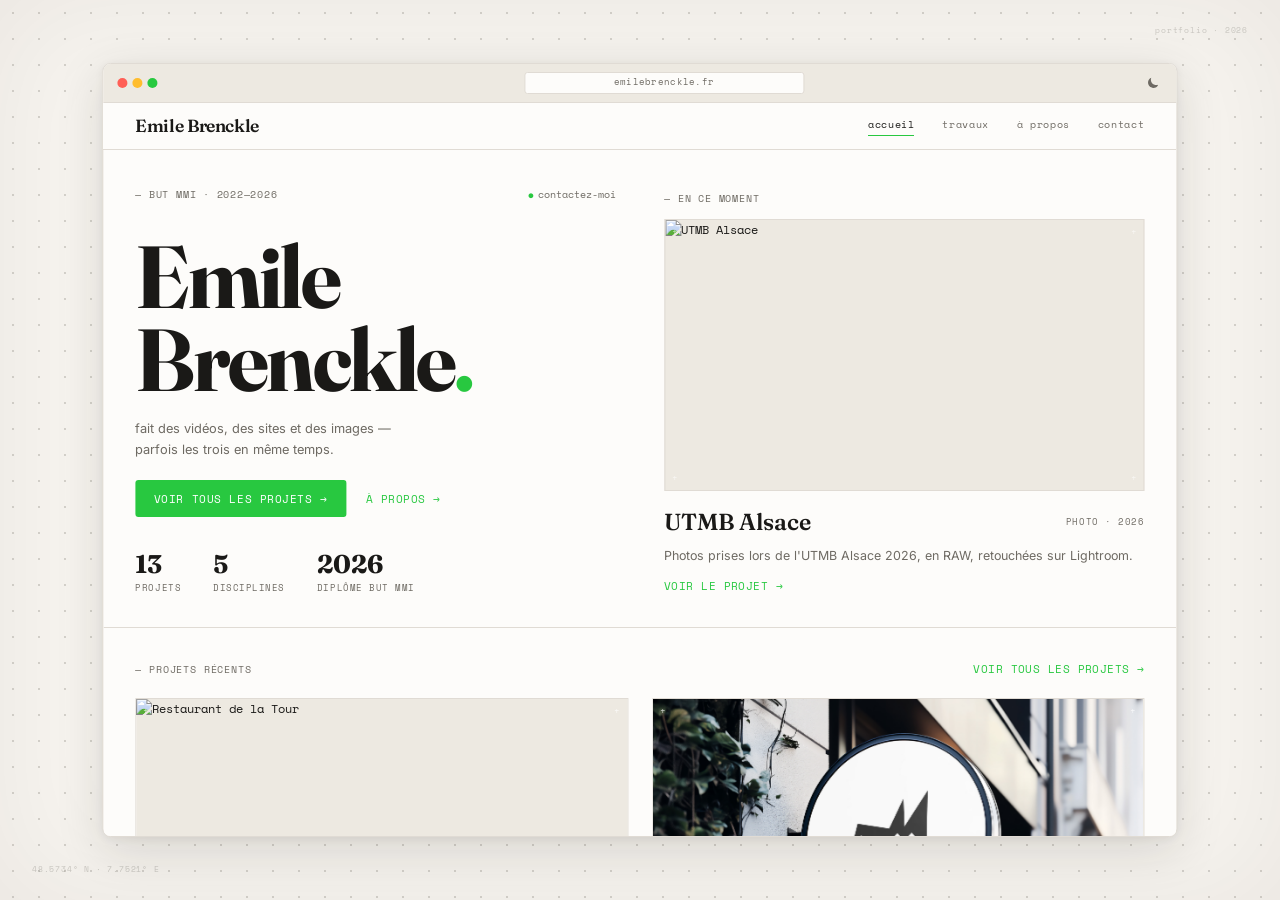
==== index.html @ bcd2c840 "Revert "Index hero : tagline Fraunces italic, badge contactez-moi, séparateur stats" This reverts co" ====
<!DOCTYPE html>
<html lang="fr">
<head>
  <meta charset="UTF-8"/>
  <meta name="viewport" content="width=device-width, initial-scale=1.0"/>
  <title>Emile Brenckle — Portfolio</title>
  <meta name="description" content="Portfolio d'Emile Brenckle — étudiant BUT MMI à Strasbourg. Vidéo, web, design, motion et 3D. 12 projets réalisés en autonomie."/>
  <link rel="stylesheet" href="css/styles.css"/>
</head>
<body>
<div class="page">
  <div class="browser">

    <!-- Browser bar -->
    <div class="browser__bar">
      <div class="browser__dots">
        <div class="browser__dot browser__dot--red"></div>
        <div class="browser__dot browser__dot--yellow"></div>
        <div class="browser__dot browser__dot--green"></div>
      </div>
      <div class="browser__url">emilebrenckle.fr</div>
      <button class="theme-btn" id="theme-toggle" title="Mode sombre">☽</button>
    </div>

    <!-- Header -->
    <header class="site-header">
      <a href="index.html" class="site-logo">Emile Brenckle</a>
      <nav class="site-nav">
        <a href="index.html" class="active">accueil</a>
        <a href="work.html">travaux</a>
        <a href="about.html">à propos</a>
        <a href="contact.html">contact</a>
      </nav>
    </header>

    <!-- Main content -->
    <main style="background:var(--white)">

      <!-- ── Hero ─────────────────────────────────────────────────── -->
      <section style="padding:2.5rem 2rem 2rem; border-bottom:1px solid var(--grey-border)">
        <div class="grid-hero">

          <!-- Left: name + tagline -->
          <div class="hero-left">

            <!-- Top : label row -->
            <div style="display:flex;justify-content:space-between;align-items:center;line-height:1">
              <span class="label" style="font-size:.6rem;line-height:1">BUT MMI · 2022—2026</span>
              <a href="contact.html" style="font-family:var(--mono);font-size:.6rem;color:var(--grey-mid);display:inline-flex;align-items:center;gap:.3rem;line-height:1">
                <span style="color:var(--orange);font-size:.5rem;line-height:1;display:inline-flex;align-items:center">●</span>contactez-moi
              </a>
            </div>

            <!-- Middle : nom + tagline + CTAs groupés -->
            <div style="display:flex;flex-direction:column;gap:1rem">
              <h1 style="font-family:var(--hand);font-size:clamp(3.5rem,8vw,5.5rem);font-weight:700;line-height:.95;color:var(--ink);letter-spacing:-.03em;font-optical-sizing:auto">
                <span class="hero-word">Emile</span>
                <span class="hero-word">Brenckle<span style="color:var(--orange)">.</span></span>
              </h1>
              <p style="font-family:var(--body);font-size:.8rem;color:var(--grey-mid);line-height:1.65;max-width:320px">
                fait des vidéos, des sites et des images —<br>
                parfois les trois en même temps.
              </p>
              <div class="hero-ctas">
                <a href="work.html" class="cta-btn">voir tous les projets →</a>
                <a href="about.html" class="link-orange">à propos →</a>
              </div>
            </div>

            <!-- Bottom : stats -->
            <div style="display:flex;gap:2rem">
              <div>
                <div data-count="13" style="font-family:var(--hand);font-size:1.6rem;font-weight:700;color:var(--ink);line-height:1">13</div>
                <div style="font-family:var(--mono);font-size:.55rem;color:var(--grey-mid);letter-spacing:.06em;text-transform:uppercase;margin-top:.2rem">projets</div>
              </div>
              <div>
                <div data-count="5" style="font-family:var(--hand);font-size:1.6rem;font-weight:700;color:var(--ink);line-height:1">5</div>
                <div style="font-family:var(--mono);font-size:.55rem;color:var(--grey-mid);letter-spacing:.06em;text-transform:uppercase;margin-top:.2rem">disciplines</div>
              </div>
              <div>
                <div data-count="2026" style="font-family:var(--hand);font-size:1.6rem;font-weight:700;color:var(--ink);line-height:1">2026</div>
                <div style="font-family:var(--mono);font-size:.55rem;color:var(--grey-mid);letter-spacing:.06em;text-transform:uppercase;margin-top:.2rem">diplôme BUT MMI</div>
              </div>
            </div>

          </div>

          <!-- Right: En ce moment -->
          <div style="display:flex;flex-direction:column;gap:.75rem" id="en-ce-moment"></div>
        </div>

      </section>

      <!-- ── Projets récents ───────────────────────────────────────── -->
      <section style="padding:2rem">
        <div style="display:flex;justify-content:space-between;align-items:center;margin-bottom:1.25rem">
          <span class="label">PROJETS RÉCENTS</span>
          <a href="work.html" class="link-orange">voir tous les projets →</a>
        </div>
        <div class="grid-2" id="recent-projects"></div>
      </section>
    </main>

    <!-- Bottom nav -->
    <div style="border-top:1px solid var(--grey-border);padding:.75rem 2rem;display:flex;justify-content:space-between;background:var(--white)">
      <a href="work.html" style="font-family:var(--mono);font-size:.63rem;color:var(--grey-mid);letter-spacing:.06em">↓ work</a>
      <a href="about.html" style="font-family:var(--mono);font-size:.63rem;color:var(--grey-mid);letter-spacing:.06em">À propos</a>
      <a href="contact.html" style="font-family:var(--mono);font-size:.63rem;color:var(--grey-mid);letter-spacing:.06em">contact</a>
    </div>

    <!-- Footer -->
    <footer class="site-footer">
      <span>© 2026 · Strasbourg</span>
      <div class="site-footer__links">
        <a href="https://www.instagram.com/emile_brk/" target="_blank" rel="noopener noreferrer">Instagram</a>
        <a href="https://www.linkedin.com/in/emile-brenckle" target="_blank" rel="noopener noreferrer">LinkedIn</a>
        <a href="mailto:emile.brenckle@gmail.com">Mail</a>
      </div>
      <span>Fait avec le cœur ♥</span>
    </footer>

  </div><!-- .browser -->
</div><!-- .page -->

<script src="js/animations.js"></script>
<script src="js/theme.js"></script>
<script src="js/projects.js"></script>
<script>
  // En ce moment : projet[0] (le plus récent)
  const current = projects[0];
  const visual = current.cover
    ? `<div style="position:relative;padding-top:56.25%;border:1px solid var(--grey-border);overflow:hidden;background:var(--cream-dark)">
        <img src="${current.cover}" alt="${current.title}" style="position:absolute;top:0;left:0;width:100%;height:100%;object-fit:cover;display:block"/>
        <a href="project.html?slug=${current.slug}" style="position:absolute;top:0;left:0;right:0;bottom:0;z-index:2" aria-label="Voir ${current.title}"></a>
        <span style="position:absolute;top:5px;left:7px;font-family:var(--mono);font-size:.55rem;color:rgba(255,255,255,.6);z-index:1;pointer-events:none">+</span>
        <span style="position:absolute;top:5px;right:7px;font-family:var(--mono);font-size:.55rem;color:rgba(255,255,255,.6);z-index:1;pointer-events:none">+</span>
        <span style="position:absolute;bottom:5px;left:7px;font-family:var(--mono);font-size:.55rem;color:rgba(255,255,255,.6);z-index:1;pointer-events:none">+</span>
        <span style="position:absolute;bottom:5px;right:7px;font-family:var(--mono);font-size:.55rem;color:rgba(255,255,255,.6);z-index:1;pointer-events:none">+</span>
      </div>`
    : mediaHTML('16/9', current.title);

  document.getElementById('en-ce-moment').innerHTML = `
    <span class="label">EN CE MOMENT</span>
    ${visual}
    <div>
      <div style="display:flex;justify-content:space-between;align-items:center;margin-bottom:.35rem">
        <h2 style="font-family:var(--hand);font-size:1.45rem;font-weight:600;color:var(--ink)">${current.title}</h2>
        <span style="font-family:var(--mono);font-size:.58rem;color:var(--grey-mid);letter-spacing:.06em">${CATEGORY_LABELS[current.category]} · ${current.year}</span>
      </div>
      <p style="font-family:var(--body);font-size:.78rem;color:var(--grey-mid);line-height:1.6;margin-bottom:.6rem">${current.shortDesc}</p>
      <a href="project.html?slug=${current.slug}" class="link-orange">voir le projet →</a>
    </div>
  `;

  // Projets récents : les 2 suivants
  const featured = [projects[1], projects[2]];
  document.getElementById('recent-projects').innerHTML =
    featured.map(p => cardHTML(p, true)).join('');
</script>
</body>
</html>
---- css/styles.css ----
@import url('https://fonts.googleapis.com/css2?family=Caveat:wght@700&family=Fraunces:ital,opsz,wght@0,9..144,600;0,9..144,700;1,9..144,700&family=Inter:wght@400;500;600&family=Space+Mono:ital,wght@0,400;0,700;1,400&display=swap');

/* ─── Tokens ───────────────────────────────────────────────────────── */
:root {
  --cream:       #f7f4ef;
  --cream-dark:  #ede9e1;
  --ink:         #1a1917;
  --ink-soft:    #2d2b28;
  --grey-mid:    #6e6a63;
  --grey-light:  #d4cfca;
  --grey-border: #e0dbd4;
  --orange:      #28c840;
  --orange-lt:   #34d058;
  --white:       #fdfcfa;
  --hand:        'Fraunces', serif;
  --mono:        'Space Mono', monospace;
  --body:        'Inter', sans-serif;
  --ease:        cubic-bezier(.4,0,.2,1);
}

/* ─── Dark mode tokens ─────────────────────────────────────────────── */
[data-theme="dark"] {
  --cream:       #1c1b19;
  --cream-dark:  #131211;
  --ink:         #f0ece5;
  --ink-soft:    #d4cfc7;
  --grey-mid:    #8a8680;
  --grey-light:  #3a3835;
  --grey-border: #2e2c28;
  --white:       #211f1d;
}
/* Fraunces en dark : légèrement plus lourd pour compenser les déliés */
[data-theme="dark"] [style*="var(--hand)"],
[data-theme="dark"] .site-logo,
[data-theme="dark"] .card__title {
  font-weight: 700;
  -webkit-font-smoothing: antialiased;
}

[data-theme="dark"] .page {
  background-image: radial-gradient(circle, rgba(200,195,188,.14) 1.3px, transparent 1.3px);
  box-shadow: inset 0 0 120px rgba(0,0,0,.25);
}

[data-theme="dark"] .browser {
  box-shadow: 0 12px 48px rgba(0,0,0,.45), 0 2px 8px rgba(0,0,0,.25);
}

/* ─── Theme toggle button ──────────────────────────────────────────── */
.theme-btn {
  position: absolute;
  right: .85rem;
  top: 50%;
  transform: translateY(-50%);
  background: none;
  border: none;
  font-size: .85rem;
  line-height: 1;
  cursor: pointer;
  color: var(--grey-mid);
  padding: 2px 4px;
  border-radius: 3px;
  transition: color .2s, background .2s;
  display: flex;
  align-items: center;
  justify-content: center;
}
.theme-btn:hover { color: var(--ink); background: var(--grey-border); }

/* ─── Reset ────────────────────────────────────────────────────────── */
*, *::before, *::after { box-sizing: border-box; margin: 0; padding: 0; }
html { font-size: 16px; -webkit-font-smoothing: antialiased; }
body {
  background: var(--cream);
  color: var(--ink);
  font-family: var(--mono);
  font-size: .75rem;
  line-height: 1.6;
  overflow: hidden;
}
a { color: inherit; text-decoration: none; }
img, video { display: block; max-width: 100%; }
button { font-family: inherit; cursor: pointer; }

/* ─── Annotation manuscrite (Caveat) ──────────────────────────────── */
.annot {
  font-family: 'Caveat', cursive;
  font-weight: 400;
  display: inline-block;
  line-height: 1.3;
}

/* ─── Transition d'entrée (CSS — avant que JS charge) ─────────────── */
@keyframes page-in {
  from { opacity: 0; }
  to   { opacity: 1; }
}
html {
  animation: page-in .32s ease both;
}

/* ─── Page canvas ──────────────────────────────────────────────────── */
@keyframes fadeUp {
  from { opacity: 0; transform: translate(-50%, calc(-50% + 14px)); }
  to   { opacity: 1; transform: translate(-50%, -50%); }
}
@keyframes wordUp {
  from { opacity: 0; transform: translateY(20px); }
  to   { opacity: 1; transform: translateY(0); }
}
.hero-word {
  display: block;
  animation: wordUp .6s var(--ease) both;
}
.hero-word:nth-child(1) { animation-delay: .2s; }
.hero-word:nth-child(2) { animation-delay: .38s; }

.tool-badge {
  font-family: var(--mono);
  font-size: .58rem;
  color: var(--ink-soft);
  border: 1px solid var(--grey-border);
  padding: .2rem .55rem;
  letter-spacing: .04em;
  transition: border-color .2s, color .2s;
}
.tool-badge:hover { border-color: var(--orange); color: var(--orange); }

.page {
  position: fixed;
  inset: 0;
  overflow: hidden;
  cursor: crosshair;
  background-color: var(--cream);
  background-image:
    radial-gradient(circle, rgba(138,134,127,.32) 1.3px, transparent 1.3px);
  background-size: 26px 26px;
  box-shadow: inset 0 0 120px rgba(26,25,23,.06);
}

.page::before {
  content: '48.5734° N · 7.7521° E';
  position: absolute;
  bottom: 1.5rem; left: 2rem;
  font-family: 'Space Mono', monospace;
  font-size: .5rem;
  color: rgba(138,134,127,.4);
  letter-spacing: .1em;
  pointer-events: none;
}
.page::after {
  content: 'portfolio · 2026';
  position: absolute;
  top: 1.5rem; right: 2rem;
  font-family: 'Space Mono', monospace;
  font-size: .5rem;
  color: rgba(138,134,127,.4);
  letter-spacing: .1em;
  pointer-events: none;
}

/* ─── Browser frame ────────────────────────────────────────────────── */
.browser {
  background: var(--white);
  border: 1px solid var(--grey-border);
  border-radius: 8px;
  box-shadow: 0 12px 48px rgba(26,25,23,.14), 0 2px 8px rgba(26,25,23,.06);
  overflow: hidden;
  position: absolute;
  top: 50%; left: 50%;
  transform: translate(-50%, -50%);
  width: 84vw;
  max-width: 1440px;
  max-height: 86vh;
  display: flex;
  flex-direction: column;
  animation: none;
  cursor: auto;
  transition: box-shadow .25s var(--ease);
}
@media (min-width: 601px) {
  .browser { animation: fadeUp .5s var(--ease) both; }
}


.browser__scroll {
  flex: 1;
  overflow-y: auto;
  overflow-x: hidden;
  min-height: 0;
  -webkit-overflow-scrolling: touch;
  scroll-behavior: smooth;
}
.browser__scroll::-webkit-scrollbar { display: none; }
.browser__scroll { scrollbar-width: none; -ms-overflow-style: none; }

.browser__bar {
  background: var(--cream-dark);
  border-bottom: 1px solid var(--grey-border);
  padding: .5rem .85rem;
  display: flex;
  align-items: center;
  gap: .5rem;
  min-height: 32px;
  cursor: default;
  flex-shrink: 0;
  position: relative;
}

/* ── Easter egg : dossier de bureau ─────────────────────────────── */
.desktop-folder {
  position: absolute;       /* coordonnées calculées en JS */
  display: flex;
  flex-direction: column;
  align-items: center;
  gap: .4rem;
  pointer-events: none;     /* inactif quand la fenêtre le couvre */
  user-select: none;
  transform-origin: center bottom;
}
.desktop-folder.is-minimized {
  pointer-events: all;      /* actif une fois la fenêtre réduite */
  cursor: pointer;
}
.desktop-folder__icon {
  width: 56px; height: 44px;
  filter: drop-shadow(0 3px 8px rgba(0,0,0,.22));
}
.desktop-folder__label {
  font-family: var(--mono);
  font-size: .5rem;
  color: var(--ink);
  letter-spacing: .07em;
  text-transform: uppercase;
  background: rgba(245,166,35,.15);
  padding: .12rem .4rem;
  border-radius: 2px;
  white-space: nowrap;
}
@media (max-width: 600px) { .desktop-folder { display: none; } }

.browser__dots { display: flex; gap: 5px; flex-shrink: 0; }
.browser__dot {
  width: 10px; height: 10px;
  border-radius: 50%;
}
.browser__dot--red    { background: #ff5f56; }
.browser__dot--yellow { background: #ffbd2e; }
.browser__dot--green  { background: #27c93f; }
.browser__url {
  flex: 1;
  text-align: center;
  font-family: var(--mono);
  font-size: .58rem;
  color: var(--grey-mid);
  letter-spacing: .03em;
  background: var(--white);
  border: 1px solid var(--grey-border);
  border-radius: 3px;
  padding: .15rem .5rem;
  max-width: 280px;
  margin: 0 auto;
}

/* ─── Site header ──────────────────────────────────────────────────── */
.site-header {
  position: sticky;
  top: 0;
  z-index: 10;
  background: var(--white);
  border-bottom: 1px solid var(--grey-border);
  padding: .85rem 2rem;
  display: flex;
  align-items: center;
  justify-content: space-between;
}
.site-logo {
  font-family: var(--hand);
  font-size: 1.1rem;
  font-weight: 600;
  font-optical-sizing: auto;
  letter-spacing: -.02em;
  color: var(--ink);
  line-height: 1;
  transition: opacity .2s var(--ease);
}
.site-logo:hover { opacity: .7; }
.site-nav { display: flex; gap: 1.75rem; }
.site-nav a {
  font-family: var(--mono);
  font-size: .65rem;
  letter-spacing: .06em;
  text-transform: lowercase;
  color: var(--grey-mid);
  transition: color .2s var(--ease);
  position: relative;
  padding-bottom: 3px;
}
.site-nav a:hover { color: var(--ink); }
.site-nav a.active {
  color: var(--ink);
}
.site-nav a.active::after {
  content: '';
  position: absolute;
  bottom: 0; left: 0; right: 0;
  height: 1px;
  background: var(--orange);
}

/* ─── Site footer ──────────────────────────────────────────────────── */
.site-footer {
  border-top: 1px solid var(--grey-border);
  padding: .8rem 2rem;
  display: flex;
  align-items: center;
  justify-content: space-between;
  font-family: var(--mono);
  font-size: .62rem;
  color: var(--grey-mid);
  letter-spacing: .04em;
  flex-wrap: wrap;
  gap: .5rem;
}
.site-footer__links { display: flex; gap: 1.25rem; }
.site-footer__links a { transition: color .2s; }
.site-footer__links a:hover { color: var(--orange); }

/* ─── Fraunces optical sizing global ──────────────────────────────── */
[style*="var(--hand)"], .site-logo, .card__title {
  font-optical-sizing: auto;
}

/* ─── Section label ────────────────────────────────────────────────── */
.label {
  font-family: var(--mono);
  font-size: .65rem;
  letter-spacing: .08em;
  text-transform: uppercase;
  color: var(--grey-mid);
}
.label::before { content: '— '; }

/* ─── Orange link ──────────────────────────────────────────────────── */
.link-orange {
  color: var(--orange);
  font-family: var(--mono);
  font-size: .7rem;
  letter-spacing: .04em;
  text-transform: uppercase;
  display: inline-flex;
  align-items: center;
  gap: .2rem;
  position: relative;
}
.link-orange::after {
  content: '';
  position: absolute;
  bottom: -1px; left: 0;
  width: 0; height: 1px;
  background: var(--orange);
  transition: width .22s var(--ease);
}
.link-orange:hover { color: var(--orange-lt); }
.link-orange:hover::after { width: 100%; }

/* ─── Primary CTA button ───────────────────────────────────────────── */
.cta-btn {
  display: inline-flex;
  align-items: center;
  gap: .45rem;
  padding: .6rem 1.15rem;
  background: var(--orange);
  color: #fff;
  font-family: var(--mono);
  font-size: .7rem;
  letter-spacing: .05em;
  text-transform: uppercase;
  border-radius: 3px;
  transition: background .2s var(--ease), transform .15s var(--ease);
}
.cta-btn:hover { background: var(--orange-lt); transform: translateY(-1px); }

/* Colonne gauche du hero */
.hero-left {
  display: flex;
  flex-direction: column;
  justify-content: space-between;
  gap: 1.25rem;
}
@media (max-width: 600px) {
  .hero-left { justify-content: flex-start; }
}

.hero-ctas {
  display: flex;
  align-items: center;
  gap: 1.25rem;
  margin-top: .25rem;
}
@media (max-width: 480px) {
  .hero-ctas {
    flex-direction: column;
    align-items: stretch;
    gap: .75rem;
  }
  .hero-ctas .cta-btn {
    justify-content: center;
    padding: .8rem 1.2rem;
    font-size: .72rem;
  }
  .hero-ctas .link-orange {
    text-align: center;
    font-size: .72rem;
  }
}

/* ─── Scroll hint ──────────────────────────────────────────────────── */
@keyframes scrollBounce {
  0%, 100% { transform: translateY(0); opacity: .5; }
  50%       { transform: translateY(5px); opacity: 1; }
}
.scroll-hint {
  display: inline-flex;
  flex-direction: column;
  align-items: center;
  gap: .25rem;
  font-family: var(--mono);
  font-size: .55rem;
  color: var(--grey-mid);
  letter-spacing: .08em;
  text-transform: uppercase;
  animation: scrollBounce 2.2s ease-in-out infinite;
  pointer-events: none;
  user-select: none;
}

/* ─── Media placeholder ────────────────────────────────────────────── */
.media {
  position: relative;
  background: var(--cream-dark);
  border: 1px solid var(--grey-border);
  overflow: hidden;
}
.media__svg {
  position: absolute;
  inset: 0;
  width: 100%; height: 100%;
  pointer-events: none;
}
.media__corner {
  position: absolute;
  font-family: var(--mono);
  font-size: .55rem;
  color: var(--grey-mid);
  line-height: 1;
  pointer-events: none;
}
.media__corner--tl { top: 5px; left: 7px; }
.media__corner--tr { top: 5px; right: 7px; }
.media__corner--bl { bottom: 5px; left: 7px; }
.media__corner--br { bottom: 5px; right: 7px; }
.media__label {
  position: absolute;
  inset: 0;
  display: flex; align-items: center; justify-content: center;
  font-family: var(--mono);
  font-size: .58rem;
  color: var(--grey-mid);
  letter-spacing: .08em;
  text-transform: uppercase;
  opacity: .7;
}

/* ratio helpers */
.media--16-9  { padding-top: 56.25%; }
.media--21-9  { padding-top: 42.85%; }
.media--4-3   { padding-top: 75%; }
.media--3-4   { padding-top: 133.33%; }
.media--1-1   { padding-top: 100%; }

/* ─── Project card ─────────────────────────────────────────────────── */
.card {
  display: block;
  cursor: pointer;
  transition: transform .22s var(--ease);
  text-decoration: none;
  color: inherit;
}
.card:hover { transform: translateY(-4px) rotate(-.5deg); }
.card.revealed:hover { transform: translateY(-4px) rotate(-.5deg); }
.card:hover .card__media { border-color: var(--orange); }
.card:hover .card__cta { opacity: 1; }

.card__media {
  border: 1px solid var(--grey-border);
  transition: border-color .22s var(--ease);
  position: relative;
  overflow: hidden;
}
.card__cta {
  opacity: 0;
  transition: opacity .22s var(--ease);
  position: absolute;
  bottom: .75rem; right: .75rem;
  background: var(--orange);
  color: var(--white);
  font-family: var(--mono);
  font-size: .55rem;
  letter-spacing: .06em;
  text-transform: uppercase;
  padding: .22rem .55rem;
}
.card__meta {
  display: flex;
  justify-content: space-between;
  font-family: var(--mono);
  font-size: .62rem;
  color: var(--grey-mid);
  letter-spacing: .04em;
  margin-top: .55rem;
  margin-bottom: .2rem;
}
.card__title {
  font-family: var(--hand);
  font-size: 1.3rem;
  font-weight: 600;
  font-optical-sizing: auto;
  letter-spacing: -.02em;
  color: var(--ink);
  line-height: 1.15;
}
.card__desc {
  font-family: var(--body);
  font-size: .75rem;
  color: var(--grey-mid);
  line-height: 1.65;
  margin-top: .3rem;
}

/* ─── Filter buttons ───────────────────────────────────────────────── */
.filters { display: flex; gap: .4rem; flex-wrap: wrap; }
.filter {
  font-family: var(--mono);
  font-size: .65rem;
  letter-spacing: .05em;
  text-transform: uppercase;
  padding: .28rem .7rem;
  border: 1px solid var(--grey-border);
  background: transparent;
  color: var(--grey-mid);
  transition: all .2s var(--ease);
}
.filter:hover { border-color: var(--ink); color: var(--ink); }
.filter.is-active { background: var(--ink); color: var(--white); border-color: var(--ink); }

/* ─── Separator ────────────────────────────────────────────────────── */
.sep {
  border: none;
  border-top: 1px solid var(--grey-border);
}

/* ─── Skill card ───────────────────────────────────────────────────── */
.skill-card {
  padding: 1.4rem;
  border: 1px solid var(--grey-border);
  background: var(--cream);
}
.skill-card__head {
  display: flex; align-items: center; gap: .45rem;
  margin-bottom: .9rem;
}
.skill-card__icon { color: var(--orange); display: flex; align-items: center; justify-content: center; width: 1rem; height: 1rem; flex-shrink: 0; }
.skill-card__icon svg { display: block; }
.skill-card__title {
  font-family: var(--mono);
  font-size: .6rem;
  letter-spacing: .1em;
  text-transform: uppercase;
  color: var(--grey-mid);
}
.skill-card__list { list-style: none; display: flex; flex-direction: column; gap: .35rem; }
.skill-card__list li {
  font-family: var(--body);
  font-size: .75rem;
  color: var(--ink-soft);
  padding-left: .7rem;
  border-left: 1px solid var(--grey-border);
}

/* ─── Load more button ─────────────────────────────────────────────── */
.btn-load {
  width: 100%;
  padding: .9rem;
  border: 1px solid var(--grey-border);
  background: transparent;
  font-family: var(--mono);
  font-size: .65rem;
  letter-spacing: .1em;
  text-transform: uppercase;
  color: var(--ink);
  transition: all .2s var(--ease);
  margin-top: 1.5rem;
}
.btn-load:hover {
  border-color: var(--ink);
  background: var(--cream);
}

/* ─── Grids ─────────────────────────────────────────────────────────── */
.grid-2 { display: grid; grid-template-columns: 1fr 1fr; gap: 1.5rem; }
.grid-3 { display: grid; grid-template-columns: repeat(3, 1fr); gap: 1.5rem; }
.grid-hero { display: grid; grid-template-columns: 1fr 1fr; gap: 3rem; }

/* ─── Responsive ───────────────────────────────────────────────────── */
@media (max-width: 900px) {
  .grid-3 { grid-template-columns: 1fr 1fr; }
  .grid-hero { grid-template-columns: 1fr; gap: 2rem; }
}
@media (max-width: 600px) {
  /* ── Scroll : libère le défilement natif sur mobile ── */
  body    { overflow-y: auto; padding: 0; scrollbar-width: none; -ms-overflow-style: none; }
  body::-webkit-scrollbar { display: none; }
  .page   { position: relative; overflow: visible; min-height: 100vh; padding: 2.5rem 1.25rem 1.25rem; box-sizing: border-box; }
  .page::before, .page::after { display: none; }
  .browser {
    position: relative;
    top: auto; left: auto;
    transform: none;
    width: 100%;
    max-height: none;
    height: auto;
    opacity: 1;
    overflow-x: hidden;
  }

  .grid-2, .grid-3 { grid-template-columns: 1fr; }
  .site-header { padding: .75rem 1rem; }
  .site-footer { padding: .85rem 1rem; flex-direction: row; justify-content: center; align-items: center; gap: 1.25rem; flex-wrap: nowrap; }
  .site-footer > span:first-child { display: none; }
  .site-footer > span:last-child { display: none; }
  .site-footer__links { justify-content: center; gap: 1.25rem; }
  .browser__url { font-size: .52rem; position: absolute; left: 50%; transform: translateX(-50%); width: 55%; white-space: nowrap; overflow: hidden; text-overflow: ellipsis; }
  .browser__dots { display: none; }
  .site-nav { gap: 1rem; }
  .site-logo { display: none; }
  .site-header { justify-content: center; }

  /* Outils : icônes plus petites pour tenir sur une ligne */
  .about-tools { gap: .6rem; }
  .about-tools img { width: 26px !important; height: 26px !important; }

  /* En ce moment : empilé et centré */
  .internal-footer { flex-direction: column !important; align-items: center !important; text-align: center; gap: .3rem; padding: .75rem 1rem !important; }
}

/* ─── About 2-col ──────────────────────────────────────────────────── */
.about-layout {
  display: grid;
  grid-template-columns: 300px 1fr;
  gap: 3rem;
}
@media (max-width: 768px) {
  .about-layout { grid-template-columns: 1fr; }
}

/* ─── Contact layout ───────────────────────────────────────────────── */
.contact-layout {
  display: grid;
  grid-template-columns: 1fr auto;
  gap: 4rem;
  align-items: start;
}
@media (max-width: 700px) {
  .contact-layout { grid-template-columns: 1fr; gap: 2rem; }
}

/* ─── Status dot pulse ─────────────────────────────────────────────── */
@keyframes pulse-dot {
  0%, 100% { opacity: 1; transform: scale(1); }
  50%       { opacity: .3; transform: scale(.75); }
}
.status-dot {
  animation: pulse-dot 1.8s ease-in-out infinite;
  display: inline-flex;
}

/* ─── Skill cards : légères rotations naturelles ───────────────────── */
.skill-card.revealed:nth-child(1) { transform: rotate(-.45deg); }
.skill-card.revealed:nth-child(2) { transform: rotate(.3deg); }
.skill-card.revealed:nth-child(3) { transform: rotate(-.2deg); }

/* ─── Scroll hint bounce ────────────────────────────────────────────── */
@keyframes hint-bounce {
  0%, 100% { transform: translateY(0); }
  50%       { transform: translateY(4px); }
}
.scroll-hint { animation: hint-bounce 1.8s ease-in-out infinite; }

/* ─── Scroll reveal ────────────────────────────────────────────────── */
.reveal {
  opacity: 0;
  transform: translateY(18px);
  transition: opacity .5s var(--ease), transform .5s var(--ease);
}
.reveal.revealed {
  opacity: 1;
  transform: none;
}

/* ─── Card image zoom ──────────────────────────────────────────────── */
.card__media img {
  transition: transform .45s var(--ease);
  will-change: transform;
}
.card:hover .card__media img {
  transform: scale(1.05);
}

/* ─── Scrollbar ────────────────────────────────────────────────────── */
::-webkit-scrollbar { width: 4px; }
::-webkit-scrollbar-track { background: var(--cream); }
::-webkit-scrollbar-thumb { background: var(--grey-light); border-radius: 2px; }
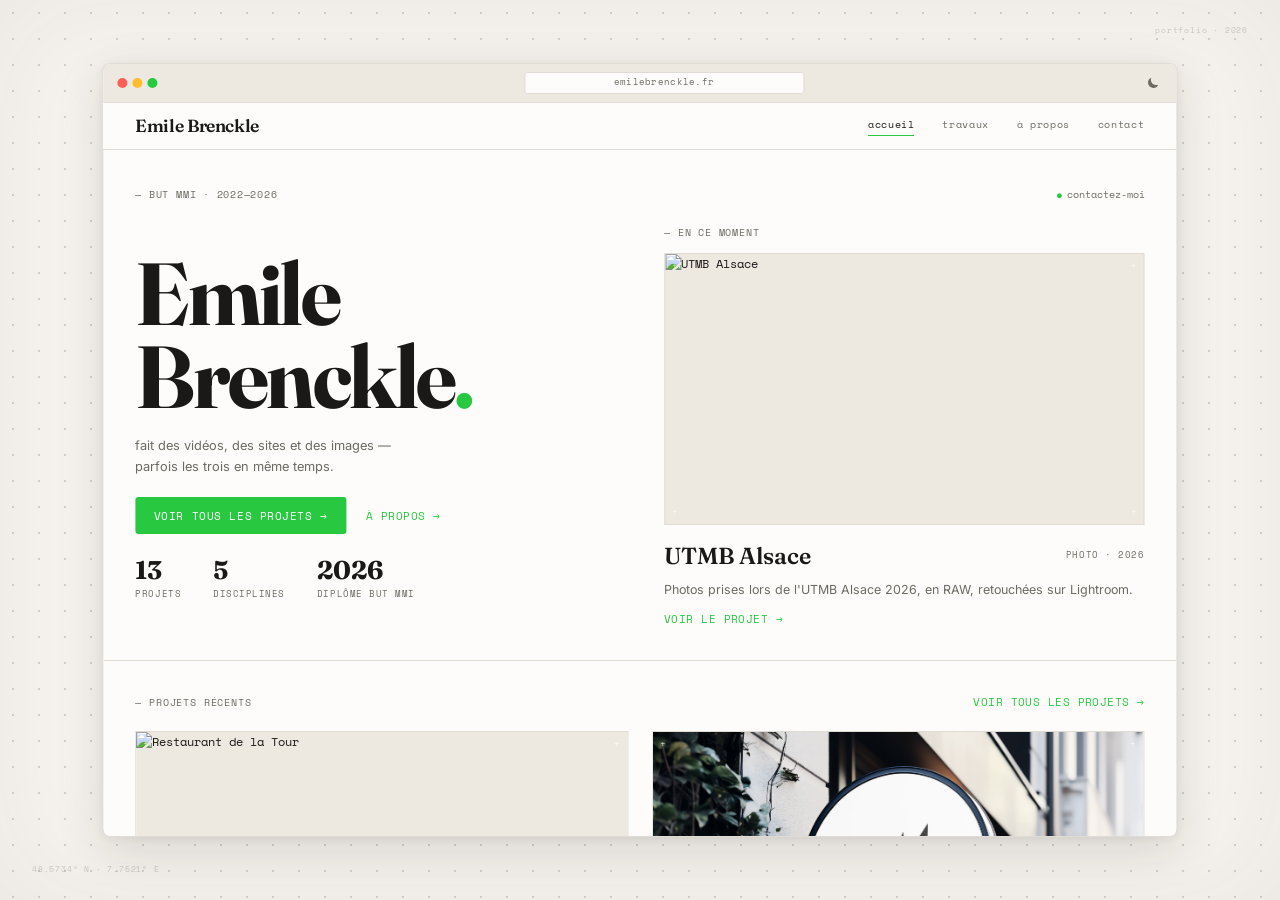
==== commit 0445bc2c: "Index hero : label row en haut de section, contenu gauche centré Co-Authored-By: Claude Sonnet 4.6 <" ====
--- a/index.html
+++ b/index.html
@@ -38,20 +38,21 @@
 
       <!-- ── Hero ─────────────────────────────────────────────────── -->
       <section style="padding:2.5rem 2rem 2rem; border-bottom:1px solid var(--grey-border)">
+
+        <!-- Label row — toujours en haut -->
+        <div style="display:flex;justify-content:space-between;align-items:center;line-height:1;margin-bottom:1.5rem">
+          <span class="label" style="font-size:.6rem;line-height:1">BUT MMI · 2022—2026</span>
+          <a href="contact.html" style="font-family:var(--mono);font-size:.6rem;color:var(--grey-mid);display:inline-flex;align-items:center;gap:.3rem;line-height:1">
+            <span style="color:var(--orange);font-size:.5rem;line-height:1;display:inline-flex;align-items:center">●</span>contactez-moi
+          </a>
+        </div>
+
         <div class="grid-hero">
 
           <!-- Left: name + tagline -->
           <div class="hero-left">
 
-            <!-- Top : label row -->
-            <div style="display:flex;justify-content:space-between;align-items:center;line-height:1">
-              <span class="label" style="font-size:.6rem;line-height:1">BUT MMI · 2022—2026</span>
-              <a href="contact.html" style="font-family:var(--mono);font-size:.6rem;color:var(--grey-mid);display:inline-flex;align-items:center;gap:.3rem;line-height:1">
-                <span style="color:var(--orange);font-size:.5rem;line-height:1;display:inline-flex;align-items:center">●</span>contactez-moi
-              </a>
-            </div>
-
-            <!-- Middle : nom + tagline + CTAs groupés -->
+            <!-- Nom + tagline + CTAs groupés -->
             <div style="display:flex;flex-direction:column;gap:1rem">
               <h1 style="font-family:var(--hand);font-size:clamp(3.5rem,8vw,5.5rem);font-weight:700;line-height:.95;color:var(--ink);letter-spacing:-.03em;font-optical-sizing:auto">
                 <span class="hero-word">Emile</span>
--- a/css/styles.css
+++ b/css/styles.css
@@ -385,11 +385,8 @@
 .hero-left {
   display: flex;
   flex-direction: column;
-  justify-content: space-between;
-  gap: 1.25rem;
-}
-@media (max-width: 600px) {
-  .hero-left { justify-content: flex-start; }
+  gap: 1.5rem;
+  align-self: center;
 }
 
 .hero-ctas {
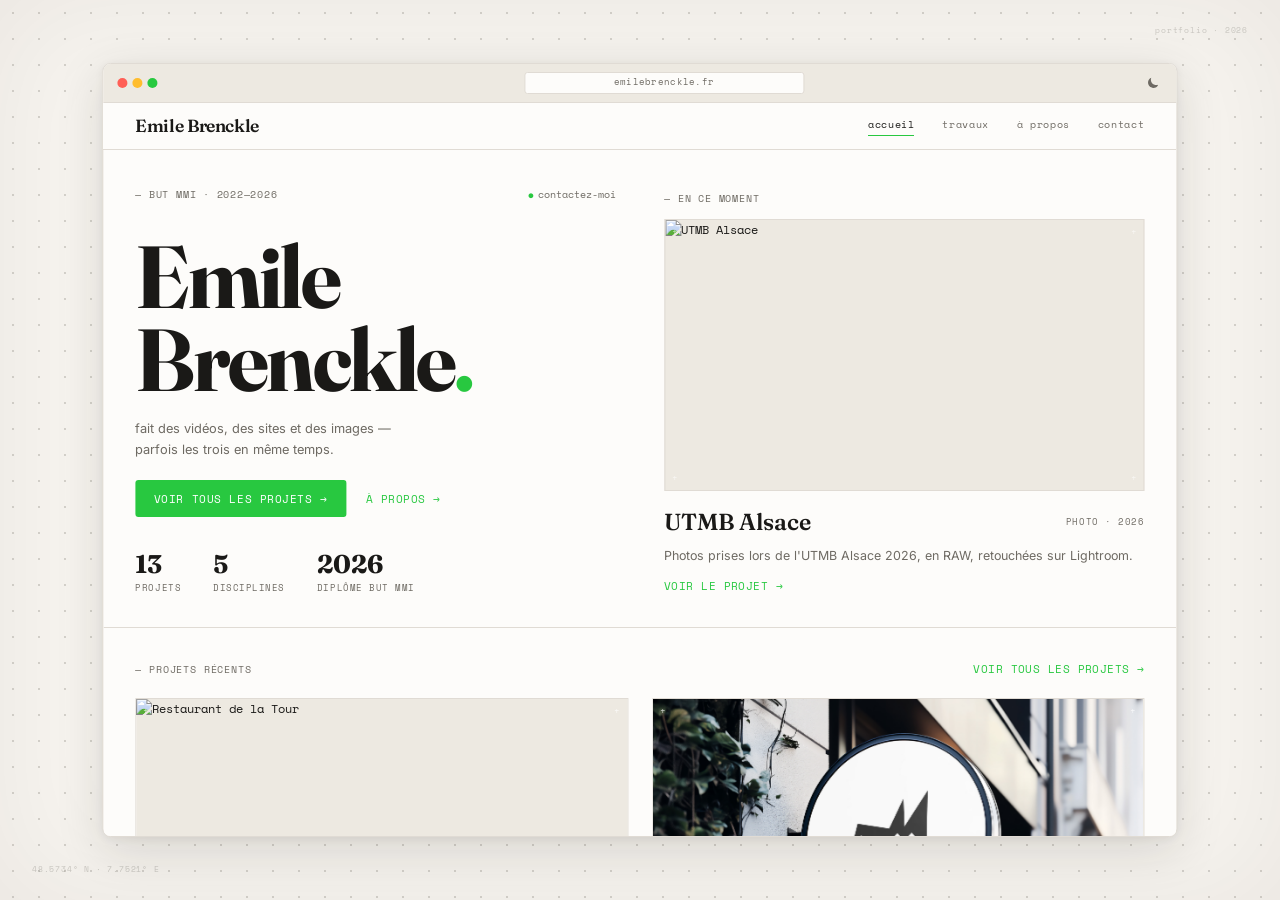
==== commit 43af3a05: "Index hero : label row aligné avec EN CE MOMENT, space-between sur stretch Co-Authored-By: Claude So" ====
--- a/index.html
+++ b/index.html
@@ -38,19 +38,18 @@
 
       <!-- ── Hero ─────────────────────────────────────────────────── -->
       <section style="padding:2.5rem 2rem 2rem; border-bottom:1px solid var(--grey-border)">
-
-        <!-- Label row — toujours en haut -->
-        <div style="display:flex;justify-content:space-between;align-items:center;line-height:1;margin-bottom:1.5rem">
-          <span class="label" style="font-size:.6rem;line-height:1">BUT MMI · 2022—2026</span>
-          <a href="contact.html" style="font-family:var(--mono);font-size:.6rem;color:var(--grey-mid);display:inline-flex;align-items:center;gap:.3rem;line-height:1">
-            <span style="color:var(--orange);font-size:.5rem;line-height:1;display:inline-flex;align-items:center">●</span>contactez-moi
-          </a>
-        </div>
-
         <div class="grid-hero">
 
           <!-- Left: name + tagline -->
           <div class="hero-left">
+
+            <!-- Label row — aligné avec EN CE MOMENT -->
+            <div style="display:flex;justify-content:space-between;align-items:center;line-height:1">
+              <span class="label" style="font-size:.6rem;line-height:1">BUT MMI · 2022—2026</span>
+              <a href="contact.html" style="font-family:var(--mono);font-size:.6rem;color:var(--grey-mid);display:inline-flex;align-items:center;gap:.3rem;line-height:1">
+                <span style="color:var(--orange);font-size:.5rem;line-height:1;display:inline-flex;align-items:center">●</span>contactez-moi
+              </a>
+            </div>
 
             <!-- Nom + tagline + CTAs groupés -->
             <div style="display:flex;flex-direction:column;gap:1rem">
--- a/css/styles.css
+++ b/css/styles.css
@@ -386,7 +386,11 @@
   display: flex;
   flex-direction: column;
   gap: 1.5rem;
-  align-self: center;
+  align-self: stretch;
+  justify-content: space-between;
+}
+@media (max-width: 600px) {
+  .hero-left { justify-content: flex-start; }
 }
 
 .hero-ctas {
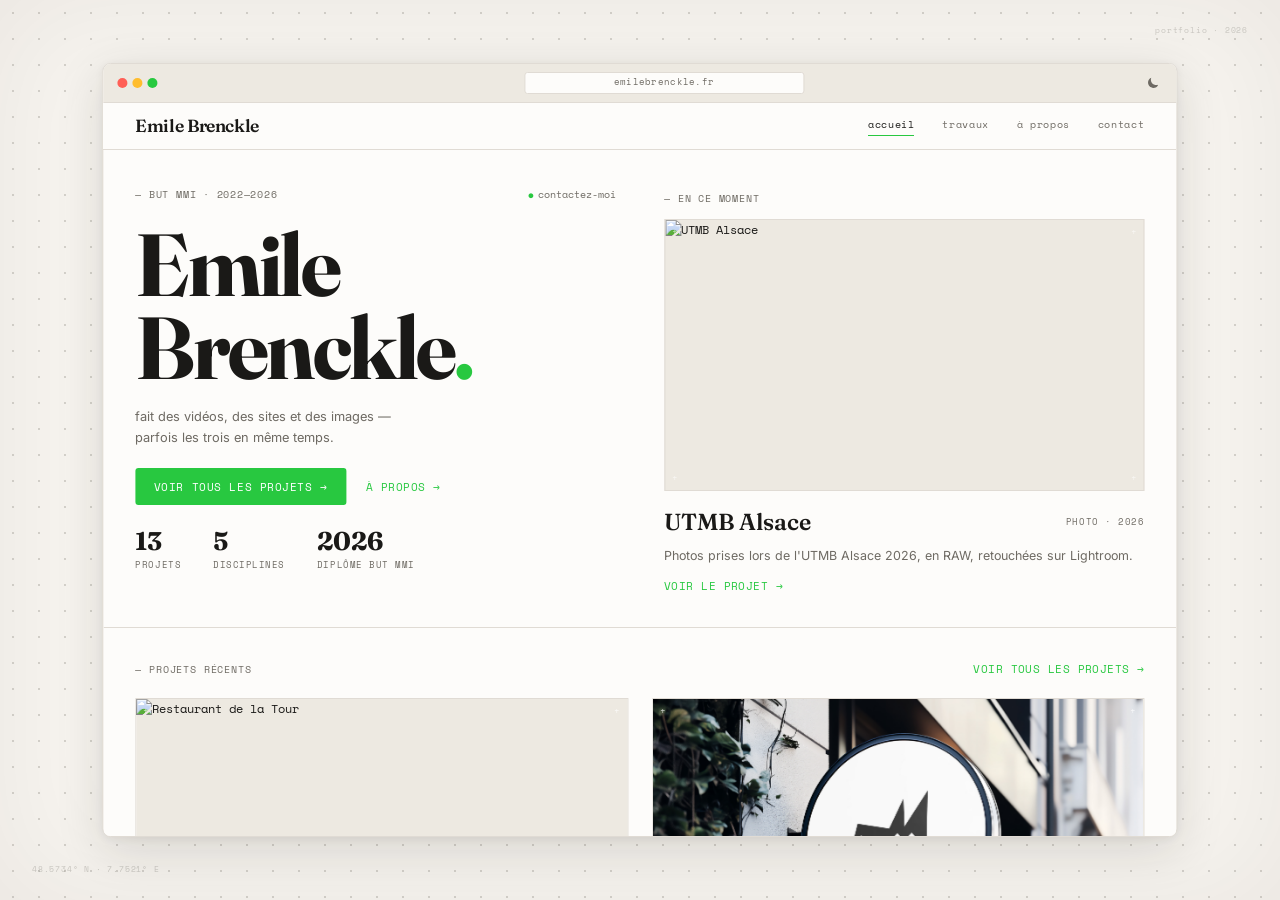
==== commit a62d5e02: "Index hero : contenu centré verticalement face à l'image Co-Authored-By: Claude Sonnet 4.6 <noreply@" ====
--- a/index.html
+++ b/index.html
@@ -51,35 +51,35 @@
               </a>
             </div>
 
-            <!-- Nom + tagline + CTAs groupés -->
-            <div style="display:flex;flex-direction:column;gap:1rem">
-              <h1 style="font-family:var(--hand);font-size:clamp(3.5rem,8vw,5.5rem);font-weight:700;line-height:.95;color:var(--ink);letter-spacing:-.03em;font-optical-sizing:auto">
-                <span class="hero-word">Emile</span>
-                <span class="hero-word">Brenckle<span style="color:var(--orange)">.</span></span>
-              </h1>
-              <p style="font-family:var(--body);font-size:.8rem;color:var(--grey-mid);line-height:1.65;max-width:320px">
-                fait des vidéos, des sites et des images —<br>
-                parfois les trois en même temps.
-              </p>
-              <div class="hero-ctas">
-                <a href="work.html" class="cta-btn">voir tous les projets →</a>
-                <a href="about.html" class="link-orange">à propos →</a>
+            <!-- Contenu centré verticalement -->
+            <div class="hero-left__content">
+              <div style="display:flex;flex-direction:column;gap:1rem">
+                <h1 style="font-family:var(--hand);font-size:clamp(3.5rem,8vw,5.5rem);font-weight:700;line-height:.95;color:var(--ink);letter-spacing:-.03em;font-optical-sizing:auto">
+                  <span class="hero-word">Emile</span>
+                  <span class="hero-word">Brenckle<span style="color:var(--orange)">.</span></span>
+                </h1>
+                <p style="font-family:var(--body);font-size:.8rem;color:var(--grey-mid);line-height:1.65;max-width:320px">
+                  fait des vidéos, des sites et des images —<br>
+                  parfois les trois en même temps.
+                </p>
+                <div class="hero-ctas">
+                  <a href="work.html" class="cta-btn">voir tous les projets →</a>
+                  <a href="about.html" class="link-orange">à propos →</a>
+                </div>
               </div>
-            </div>
-
-            <!-- Bottom : stats -->
-            <div style="display:flex;gap:2rem">
-              <div>
-                <div data-count="13" style="font-family:var(--hand);font-size:1.6rem;font-weight:700;color:var(--ink);line-height:1">13</div>
-                <div style="font-family:var(--mono);font-size:.55rem;color:var(--grey-mid);letter-spacing:.06em;text-transform:uppercase;margin-top:.2rem">projets</div>
-              </div>
-              <div>
-                <div data-count="5" style="font-family:var(--hand);font-size:1.6rem;font-weight:700;color:var(--ink);line-height:1">5</div>
-                <div style="font-family:var(--mono);font-size:.55rem;color:var(--grey-mid);letter-spacing:.06em;text-transform:uppercase;margin-top:.2rem">disciplines</div>
-              </div>
-              <div>
-                <div data-count="2026" style="font-family:var(--hand);font-size:1.6rem;font-weight:700;color:var(--ink);line-height:1">2026</div>
-                <div style="font-family:var(--mono);font-size:.55rem;color:var(--grey-mid);letter-spacing:.06em;text-transform:uppercase;margin-top:.2rem">diplôme BUT MMI</div>
+              <div style="display:flex;gap:2rem">
+                <div>
+                  <div data-count="13" style="font-family:var(--hand);font-size:1.6rem;font-weight:700;color:var(--ink);line-height:1">13</div>
+                  <div style="font-family:var(--mono);font-size:.55rem;color:var(--grey-mid);letter-spacing:.06em;text-transform:uppercase;margin-top:.2rem">projets</div>
+                </div>
+                <div>
+                  <div data-count="5" style="font-family:var(--hand);font-size:1.6rem;font-weight:700;color:var(--ink);line-height:1">5</div>
+                  <div style="font-family:var(--mono);font-size:.55rem;color:var(--grey-mid);letter-spacing:.06em;text-transform:uppercase;margin-top:.2rem">disciplines</div>
+                </div>
+                <div>
+                  <div data-count="2026" style="font-family:var(--hand);font-size:1.6rem;font-weight:700;color:var(--ink);line-height:1">2026</div>
+                  <div style="font-family:var(--mono);font-size:.55rem;color:var(--grey-mid);letter-spacing:.06em;text-transform:uppercase;margin-top:.2rem">diplôme BUT MMI</div>
+                </div>
               </div>
             </div>
 
--- a/css/styles.css
+++ b/css/styles.css
@@ -385,12 +385,14 @@
 .hero-left {
   display: flex;
   flex-direction: column;
+  align-self: stretch;
+}
+.hero-left__content {
+  flex: 1;
+  display: flex;
+  flex-direction: column;
+  justify-content: center;
   gap: 1.5rem;
-  align-self: stretch;
-  justify-content: space-between;
-}
-@media (max-width: 600px) {
-  .hero-left { justify-content: flex-start; }
 }
 
 .hero-ctas {
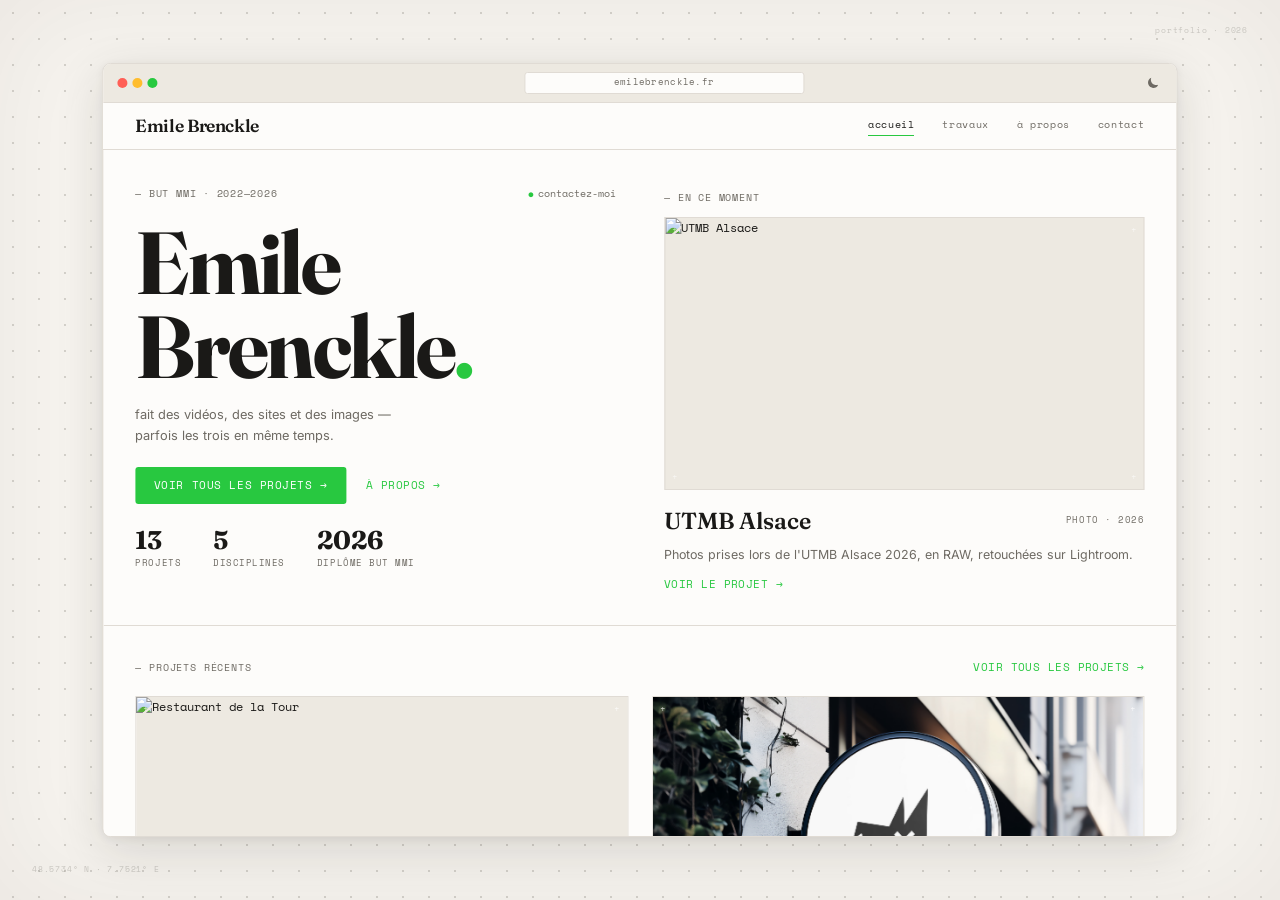
==== commit 073cc8b3: "Mobile : espacements fluides avec clamp() dans le hero Co-Authored-By: Claude Sonnet 4.6 <noreply@an" ====
--- a/index.html
+++ b/index.html
@@ -37,7 +37,7 @@
     <main style="background:var(--white)">
 
       <!-- ── Hero ─────────────────────────────────────────────────── -->
-      <section style="padding:2.5rem 2rem 2rem; border-bottom:1px solid var(--grey-border)">
+      <section class="hero-section" style="border-bottom:1px solid var(--grey-border)">
         <div class="grid-hero">
 
           <!-- Left: name + tagline -->
--- a/css/styles.css
+++ b/css/styles.css
@@ -381,6 +381,11 @@
 }
 .cta-btn:hover { background: var(--orange-lt); transform: translateY(-1px); }
 
+/* Hero section */
+.hero-section {
+  padding: clamp(1.5rem, 3vw, 2.5rem) clamp(1.25rem, 3vw, 2rem) clamp(1.5rem, 3vw, 2rem);
+}
+
 /* Colonne gauche du hero */
 .hero-left {
   display: flex;
@@ -403,18 +408,12 @@
 }
 @media (max-width: 480px) {
   .hero-ctas {
-    flex-direction: column;
-    align-items: stretch;
-    gap: .75rem;
+    flex-wrap: wrap;
+    gap: .75rem 1rem;
   }
   .hero-ctas .cta-btn {
-    justify-content: center;
-    padding: .8rem 1.2rem;
-    font-size: .72rem;
-  }
-  .hero-ctas .link-orange {
-    text-align: center;
-    font-size: .72rem;
+    font-size: .68rem;
+    padding: .6rem 1rem;
   }
 }
 
@@ -638,6 +637,10 @@
   }
 
   .grid-2, .grid-3 { grid-template-columns: 1fr; }
+  .hero-left { gap: clamp(.8rem, 3vw, 1.4rem); }
+  .grid-hero { gap: clamp(1.25rem, 4vw, 2rem); }
+  .hero-left__content { flex: none; justify-content: flex-start; gap: clamp(.9rem, 3vw, 1.4rem); }
+  .hero-ctas { flex-direction: column; align-items: flex-start; gap: .75rem; }
   .site-header { padding: .75rem 1rem; }
   .site-footer { padding: .85rem 1rem; flex-direction: row; justify-content: center; align-items: center; gap: 1.25rem; flex-wrap: nowrap; }
   .site-footer > span:first-child { display: none; }
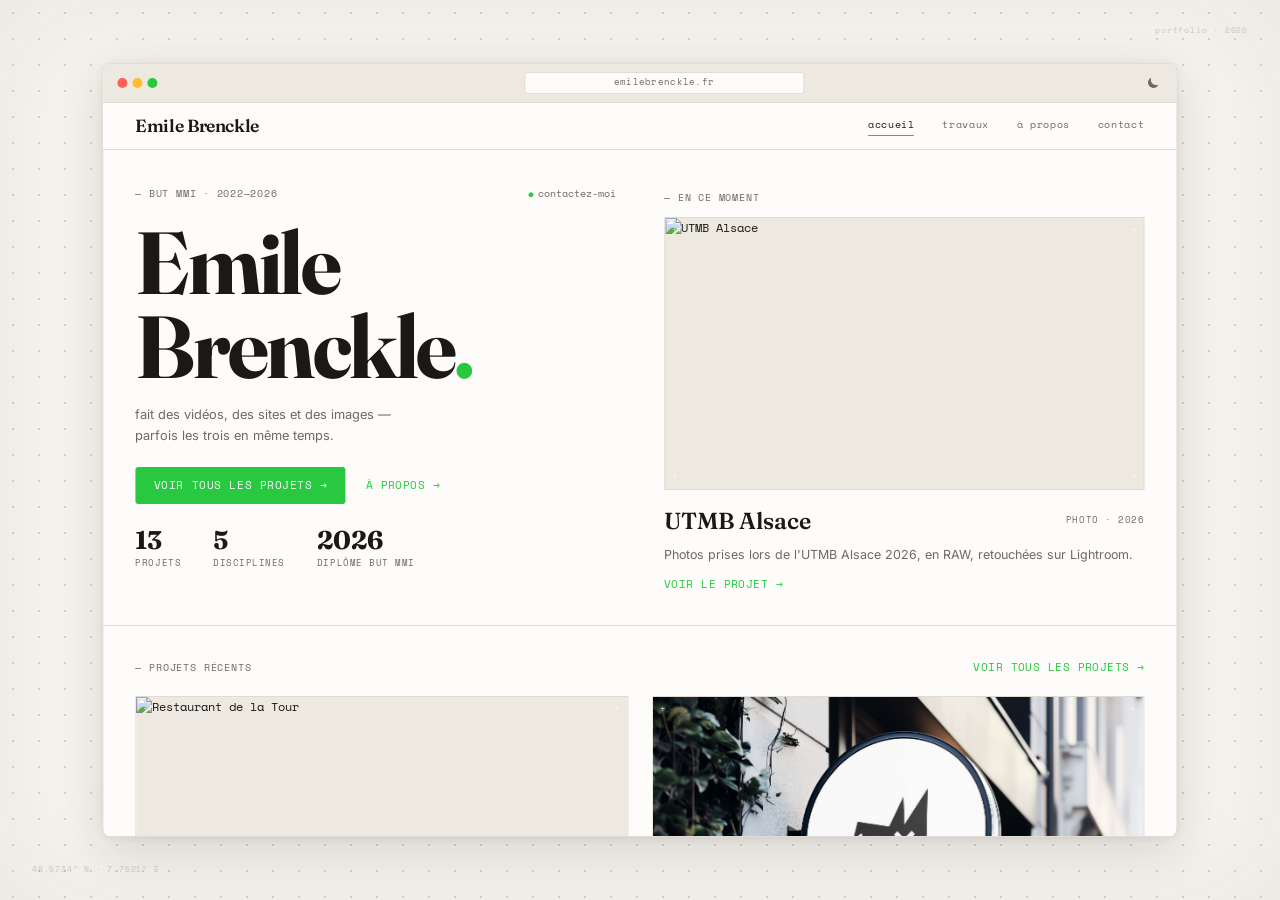
==== commit 09a0fdb8: "Mobile : masquer flèche CTA sur très petits écrans (<390px) Co-Authored-By: Claude Sonnet 4.6 <norep" ====
--- a/index.html
+++ b/index.html
@@ -63,11 +63,11 @@
                   parfois les trois en même temps.
                 </p>
                 <div class="hero-ctas">
-                  <a href="work.html" class="cta-btn">voir tous les projets →</a>
+                  <a href="work.html" class="cta-btn">voir tous les projets <span class="cta-arrow">→</span></a>
                   <a href="about.html" class="link-orange">à propos →</a>
                 </div>
               </div>
-              <div style="display:flex;gap:2rem">
+              <div class="hero-stats" style="display:flex;gap:2rem">
                 <div>
                   <div data-count="13" style="font-family:var(--hand);font-size:1.6rem;font-weight:700;color:var(--ink);line-height:1">13</div>
                   <div style="font-family:var(--mono);font-size:.55rem;color:var(--grey-mid);letter-spacing:.06em;text-transform:uppercase;margin-top:.2rem">projets</div>
--- a/css/styles.css
+++ b/css/styles.css
@@ -637,10 +637,20 @@
   }
 
   .grid-2, .grid-3 { grid-template-columns: 1fr; }
-  .hero-left { gap: clamp(.8rem, 3vw, 1.4rem); }
+  .hero-left { gap: clamp(1.8rem, 5vw, 2.4rem); }
   .grid-hero { gap: clamp(1.25rem, 4vw, 2rem); }
   .hero-left__content { flex: none; justify-content: flex-start; gap: clamp(.9rem, 3vw, 1.4rem); }
-  .hero-ctas { flex-direction: column; align-items: flex-start; gap: .75rem; }
+  .hero-ctas { flex-direction: row; align-items: center; gap: .85rem; }
+  .hero-ctas .cta-btn { flex: 1; justify-content: center; padding: .85rem 1rem; font-size: .71rem; letter-spacing: .06em; }
+  .hero-ctas .link-orange { flex-shrink: 0; font-family: var(--body); font-size: .78rem; color: var(--grey-mid); letter-spacing: 0; text-transform: none; white-space: nowrap; }
+  .hero-ctas .link-orange::after { display: none; }
+  .hero-stats { justify-content: space-between; }
+
+@media (max-width: 390px) {
+  .cta-arrow { display: none; }
+}
+  .hero-ctas .link-orange { font-family: var(--body); font-size: .78rem; color: var(--grey-mid); letter-spacing: 0; text-transform: none; text-align: center; padding: .15rem 0; }
+  .hero-ctas .link-orange::after { display: none; }
   .site-header { padding: .75rem 1rem; }
   .site-footer { padding: .85rem 1rem; flex-direction: row; justify-content: center; align-items: center; gap: 1.25rem; flex-wrap: nowrap; }
   .site-footer > span:first-child { display: none; }
